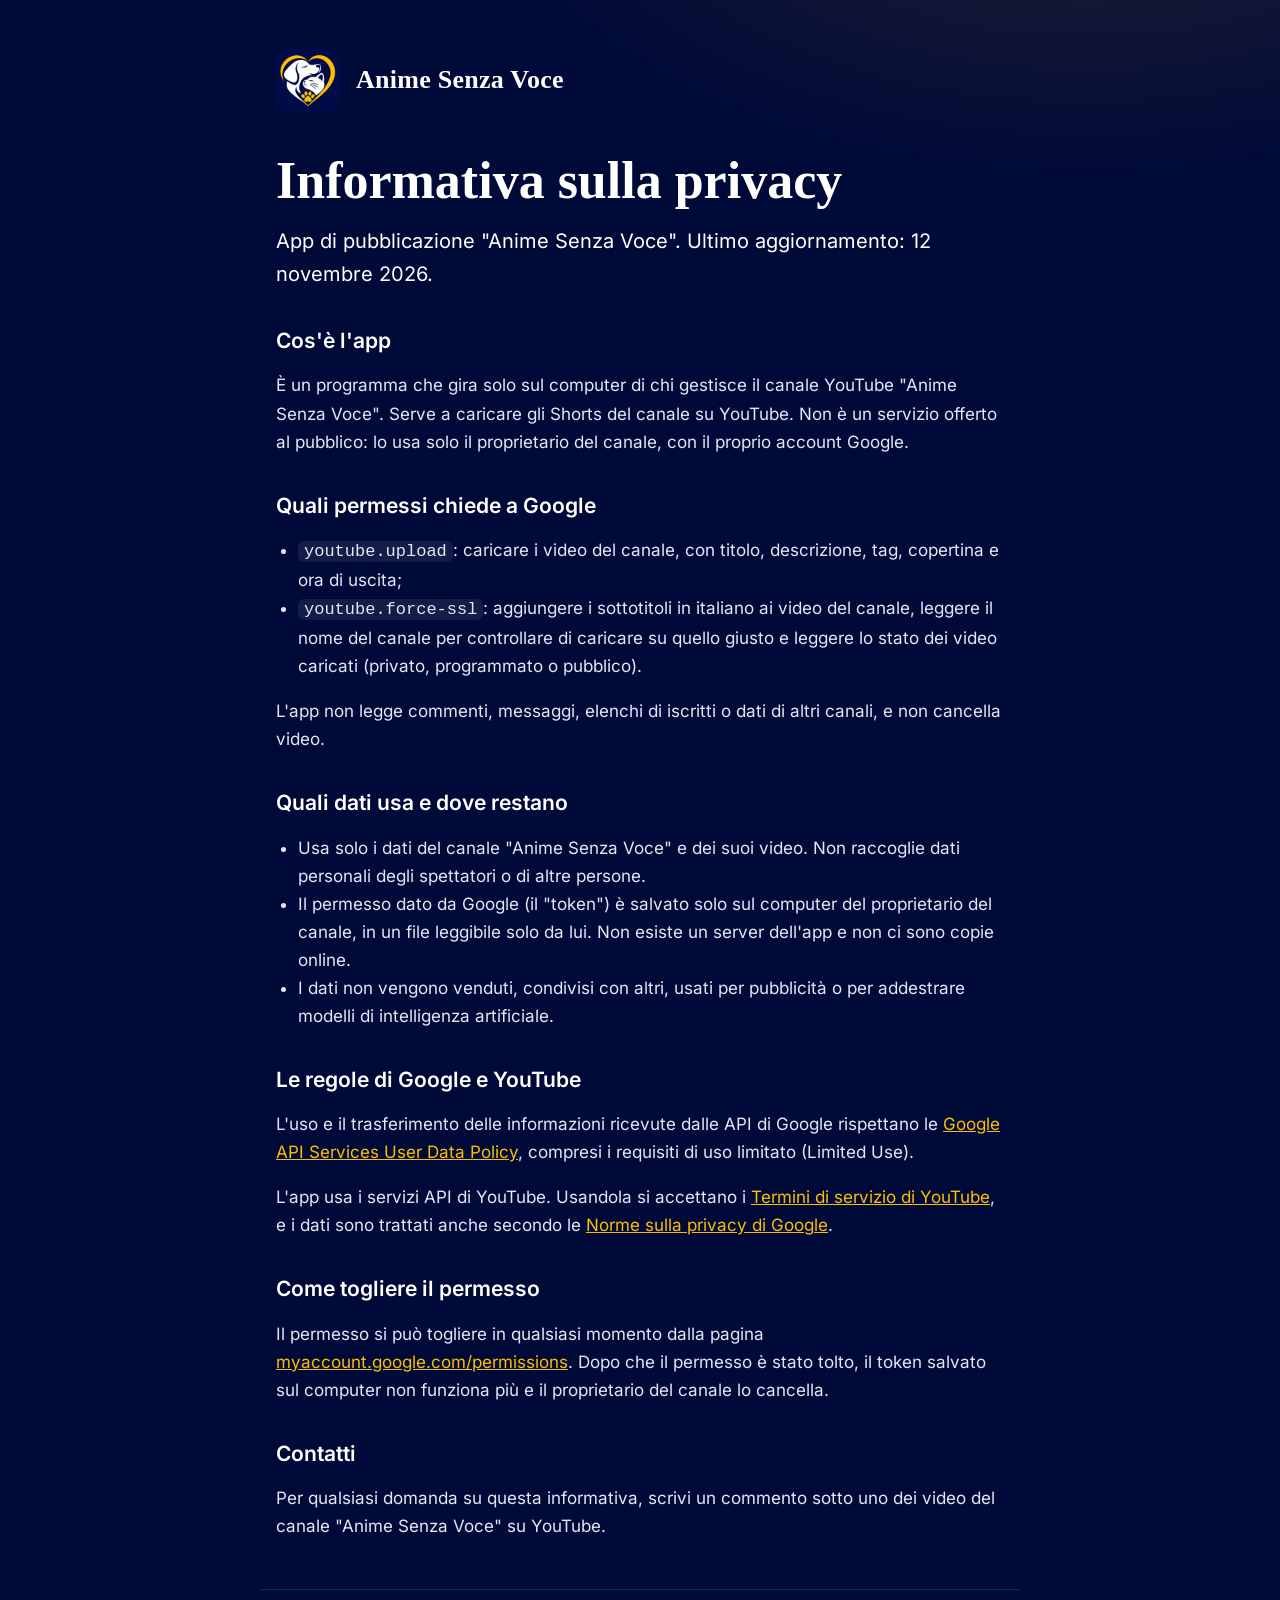
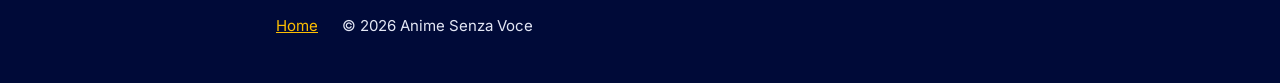
==== privacy.html @ 9b339e59 "Anime Senza Voce: home page e informativa sulla privacy dell'app di pubblicazione Co-Authored-By: Cl" ====
<!doctype html>
<html lang="it">
<head>
<meta charset="utf-8">
<meta name="viewport" content="width=device-width, initial-scale=1">
<title>Privacy · Anime Senza Voce</title>
<meta name="description" content="Informativa sulla privacy dell'app di pubblicazione Anime Senza Voce.">
<link rel="icon" href="favicon.png" type="image/png">
<link rel="stylesheet" href="stile.css">
</head>
<body>
<main>
  <a class="testata" href="./"><img src="logo.png" alt=""><span>Anime Senza Voce</span></a>

  <h1>Informativa sulla privacy</h1>
  <p class="sottotitolo">App di pubblicazione "Anime Senza Voce". Ultimo aggiornamento: 12 novembre 2026.</p>

  <h2>Cos'è l'app</h2>
  <p>È un programma che gira solo sul computer di chi gestisce il canale YouTube "Anime Senza Voce". Serve a caricare gli Shorts del canale su YouTube. Non è un servizio offerto al pubblico: lo usa solo il proprietario del canale, con il proprio account Google.</p>

  <h2>Quali permessi chiede a Google</h2>
  <ul>
    <li><code>youtube.upload</code>: caricare i video del canale, con titolo, descrizione, tag, copertina e ora di uscita;</li>
    <li><code>youtube.force-ssl</code>: aggiungere i sottotitoli in italiano ai video del canale, leggere il nome del canale per controllare di caricare su quello giusto e leggere lo stato dei video caricati (privato, programmato o pubblico).</li>
  </ul>
  <p>L'app non legge commenti, messaggi, elenchi di iscritti o dati di altri canali, e non cancella video.</p>

  <h2>Quali dati usa e dove restano</h2>
  <ul>
    <li>Usa solo i dati del canale "Anime Senza Voce" e dei suoi video. Non raccoglie dati personali degli spettatori o di altre persone.</li>
    <li>Il permesso dato da Google (il "token") è salvato solo sul computer del proprietario del canale, in un file leggibile solo da lui. Non esiste un server dell'app e non ci sono copie online.</li>
    <li>I dati non vengono venduti, condivisi con altri, usati per pubblicità o per addestrare modelli di intelligenza artificiale.</li>
  </ul>

  <h2>Le regole di Google e YouTube</h2>
  <p>L'uso e il trasferimento delle informazioni ricevute dalle API di Google rispettano le <a href="https://developers.google.com/terms/api-services-user-data-policy">Google API Services User Data Policy</a>, compresi i requisiti di uso limitato (Limited Use).</p>
  <p>L'app usa i servizi API di YouTube. Usandola si accettano i <a href="https://www.youtube.com/t/terms">Termini di servizio di YouTube</a>, e i dati sono trattati anche secondo le <a href="https://policies.google.com/privacy">Norme sulla privacy di Google</a>.</p>

  <h2>Come togliere il permesso</h2>
  <p>Il permesso si può togliere in qualsiasi momento dalla pagina <a href="https://myaccount.google.com/permissions">myaccount.google.com/permissions</a>. Dopo che il permesso è stato tolto, il token salvato sul computer non funziona più e il proprietario del canale lo cancella.</p>

  <h2>Contatti</h2>
  <p>Per qualsiasi domanda su questa informativa, scrivi un commento sotto uno dei video del canale "Anime Senza Voce" su YouTube.</p>
</main>
<footer>
  <a href="./">Home</a>
  <span>© 2026 Anime Senza Voce</span>
</footer>
</body>
</html>
---- stile.css ----
/* Il sito del canale: home page e privacy richieste da Google per l'app di pubblicazione. I colori del logo: blu notte, oro, bianco. */
@font-face { font-family: "Inter"; font-weight: 400; font-display: swap; src: url("font/inter-latin-400-normal.woff2") format("woff2"); }
@font-face { font-family: "Inter"; font-weight: 600; font-display: swap; src: url("font/inter-latin-600-normal.woff2") format("woff2"); }

:root {
  --sfondo: #000A38;
  --carta: #0B1A5C;
  --bordo: rgba(255, 255, 255, 0.12);
  --testo: #FFFFFF;
  --tenue: #E3E7F5;
  --oro: #FDBE02;
  color-scheme: dark;
}

* { box-sizing: border-box; }

body {
  margin: 0;
  background:
    radial-gradient(900px 500px at 85% -10%, rgba(253, 190, 2, 0.14), transparent 70%),
    var(--sfondo);
  color: var(--tenue);
  font: 400 17px/1.65 "Inter", system-ui, sans-serif;
  min-height: 100vh;
}

main { max-width: 760px; margin: 0 auto; padding: 48px 16px 32px; }

a { color: var(--oro); }

.testata { display: flex; align-items: center; gap: 16px; text-decoration: none; margin-bottom: 40px; }
.testata img { width: 64px; height: 64px; border-radius: 14px; }
.testata span { font: 600 26px/1.1 Georgia, "Times New Roman", serif; color: var(--testo); letter-spacing: 0.01em; }

h1 { font: 600 clamp(34px, 7vw, 52px)/1.1 Georgia, "Times New Roman", serif; color: var(--testo); margin: 0 0 16px; }
h1 em { font-style: normal; color: var(--oro); }

h2 { font: 600 21px/1.3 "Inter", sans-serif; color: var(--testo); margin: 36px 0 8px; }

.sottotitolo { font-size: 20px; color: var(--testo); margin: 0 0 32px; }

.carta { background: var(--carta); border: 1px solid var(--bordo); border-radius: 14px; padding: 24px; margin: 24px 0; }
.carta h2 { margin-top: 0; }

.bottone {
  display: inline-block;
  background: var(--oro);
  color: #010C47;
  font-weight: 600;
  text-decoration: none;
  padding: 12px 22px;
  border-radius: 999px;
  margin: 8px 12px 8px 0;
}
.bottone.vuoto { background: none; color: var(--testo); border: 1px solid rgba(255, 255, 255, 0.3); }

ul { padding-left: 22px; }
code { background: rgba(255, 255, 255, 0.08); padding: 1px 6px; border-radius: 6px; }

footer { max-width: 760px; margin: 0 auto; padding: 24px 16px 48px; display: flex; gap: 24px; flex-wrap: wrap; color: var(--tenue); font-size: 15px; border-top: 1px solid var(--bordo); }
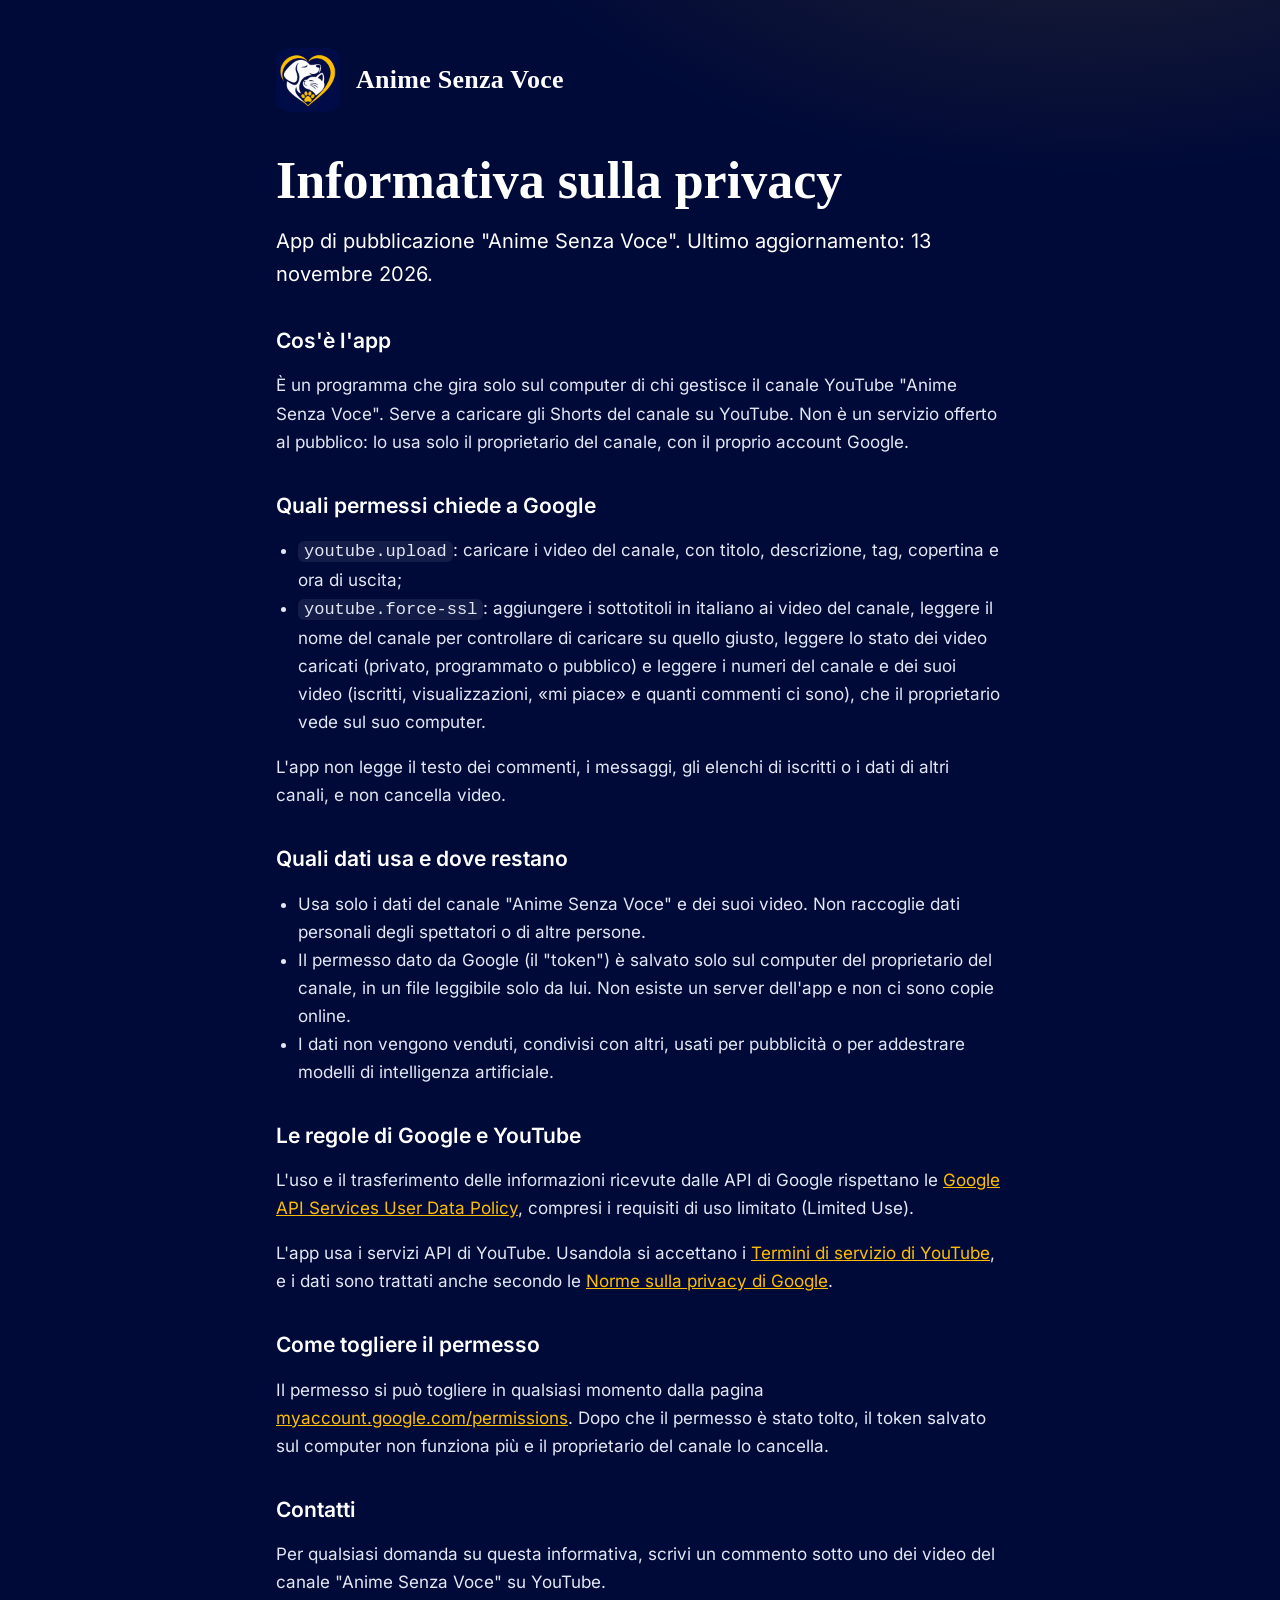
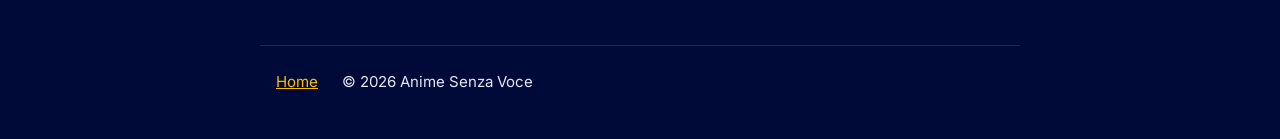
==== commit adb614aa: "Privacy: l'app legge anche i numeri del canale e dei suoi video Co-Authored-By: Claude Opus 5.5 <nor" ====
--- a/privacy.html
+++ b/privacy.html
@@ -13,7 +13,7 @@
   <a class="testata" href="./"><img src="logo.png" alt=""><span>Anime Senza Voce</span></a>
 
   <h1>Informativa sulla privacy</h1>
-  <p class="sottotitolo">App di pubblicazione "Anime Senza Voce". Ultimo aggiornamento: 12 novembre 2026.</p>
+  <p class="sottotitolo">App di pubblicazione "Anime Senza Voce". Ultimo aggiornamento: 13 novembre 2026.</p>
 
   <h2>Cos'è l'app</h2>
   <p>È un programma che gira solo sul computer di chi gestisce il canale YouTube "Anime Senza Voce". Serve a caricare gli Shorts del canale su YouTube. Non è un servizio offerto al pubblico: lo usa solo il proprietario del canale, con il proprio account Google.</p>
@@ -21,9 +21,9 @@
   <h2>Quali permessi chiede a Google</h2>
   <ul>
     <li><code>youtube.upload</code>: caricare i video del canale, con titolo, descrizione, tag, copertina e ora di uscita;</li>
-    <li><code>youtube.force-ssl</code>: aggiungere i sottotitoli in italiano ai video del canale, leggere il nome del canale per controllare di caricare su quello giusto e leggere lo stato dei video caricati (privato, programmato o pubblico).</li>
+    <li><code>youtube.force-ssl</code>: aggiungere i sottotitoli in italiano ai video del canale, leggere il nome del canale per controllare di caricare su quello giusto, leggere lo stato dei video caricati (privato, programmato o pubblico) e leggere i numeri del canale e dei suoi video (iscritti, visualizzazioni, «mi piace» e quanti commenti ci sono), che il proprietario vede sul suo computer.</li>
   </ul>
-  <p>L'app non legge commenti, messaggi, elenchi di iscritti o dati di altri canali, e non cancella video.</p>
+  <p>L'app non legge il testo dei commenti, i messaggi, gli elenchi di iscritti o i dati di altri canali, e non cancella video.</p>
 
   <h2>Quali dati usa e dove restano</h2>
   <ul>
